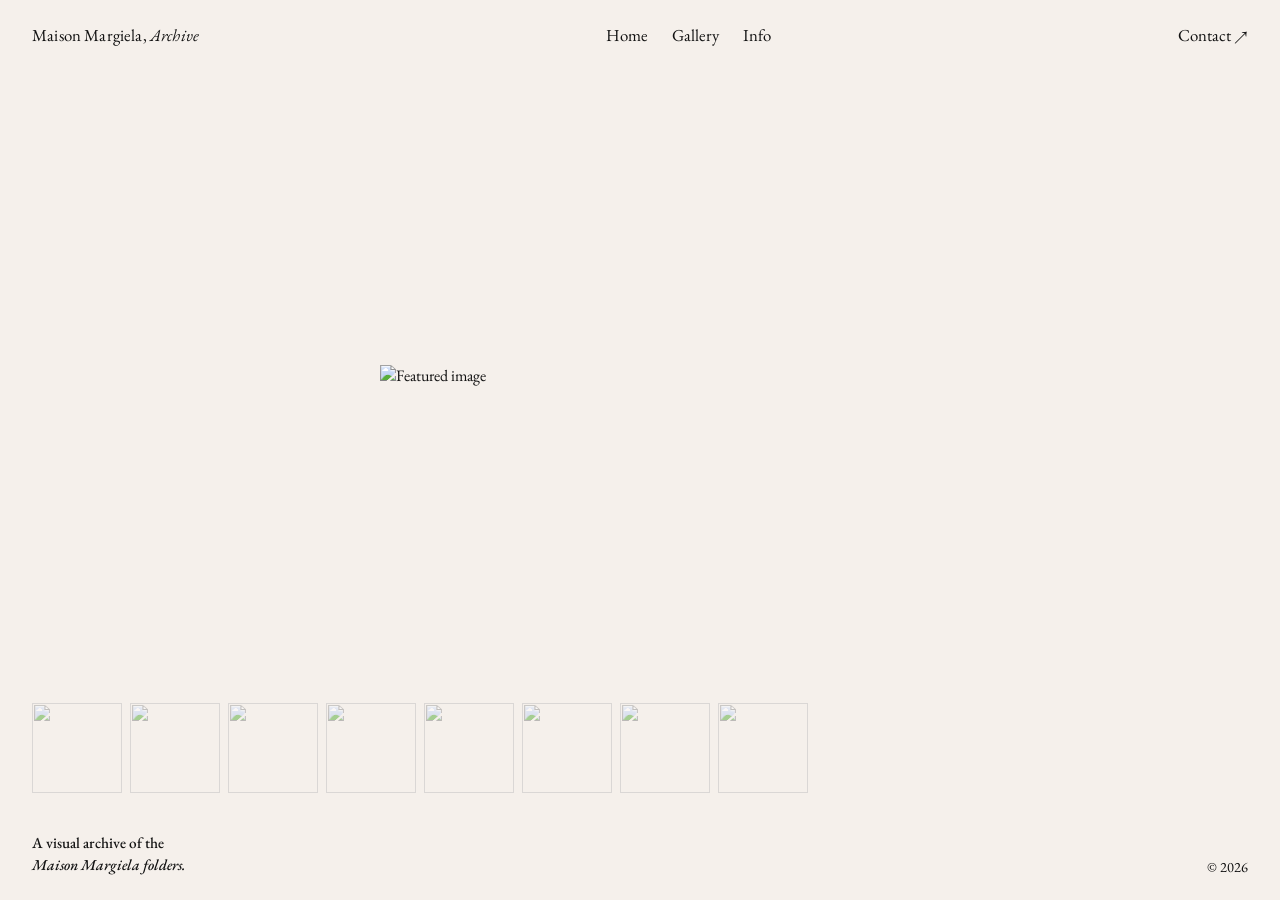
==== index.html @ 252caaf9 "Initial site scaffold — front page layout for Maison Margiela visual archive Co-Authored-By: Claude " ====
<!DOCTYPE html>
<html lang="en">
<head>
  <meta charset="UTF-8">
  <meta name="viewport" content="width=device-width, initial-scale=1.0">
  <title>Maison Margiela Archive</title>
  <link rel="stylesheet" href="style.css">
  <link rel="preconnect" href="https://fonts.googleapis.com">
  <link rel="preconnect" href="https://fonts.gstatic.com" crossorigin>
  <link href="https://fonts.googleapis.com/css2?family=EB+Garamond:ital,wght@0,400;0,500;1,400;1,500&display=swap" rel="stylesheet">
</head>
<body>
  <header>
    <div class="header-left">
      <h1>Maison Margiela, <em>Archive</em></h1>
    </div>
    <nav class="header-center">
      <a href="/" class="active">Home</a>
      <a href="/gallery">Gallery</a>
      <a href="/info">Info</a>
    </nav>
    <div class="header-right">
      <a href="mailto:contact@example.com" class="contact-link">Contact &#8599;</a>
    </div>
  </header>

  <main>
    <div class="hero">
      <div class="hero-image">
        <img src="images/hero.jpg" alt="Featured image">
      </div>
    </div>

    <div class="thumbnail-strip">
      <div class="thumbnail"><img src="images/thumb-01.jpg" alt=""></div>
      <div class="thumbnail"><img src="images/thumb-02.jpg" alt=""></div>
      <div class="thumbnail"><img src="images/thumb-03.jpg" alt=""></div>
      <div class="thumbnail"><img src="images/thumb-04.jpg" alt=""></div>
      <div class="thumbnail"><img src="images/thumb-05.jpg" alt=""></div>
      <div class="thumbnail"><img src="images/thumb-06.jpg" alt=""></div>
      <div class="thumbnail"><img src="images/thumb-07.jpg" alt=""></div>
      <div class="thumbnail"><img src="images/thumb-08.jpg" alt=""></div>
    </div>
  </main>

  <footer>
    <div class="footer-left">
      <p>A visual archive of the<br><em>Maison Margiela folders.</em></p>
    </div>
    <div class="footer-right">
      <p>&copy; 2026</p>
    </div>
  </footer>
</body>
</html>
---- style.css ----
*,
*::before,
*::after {
  margin: 0;
  padding: 0;
  box-sizing: border-box;
}

:root {
  --bg: #f5f0eb;
  --text: #111;
  --font: 'EB Garamond', 'Georgia', serif;
}

html {
  font-size: 16px;
}

body {
  font-family: var(--font);
  background-color: var(--bg);
  color: var(--text);
  min-height: 100vh;
  display: flex;
  flex-direction: column;
  overflow-x: hidden;
}

a {
  color: var(--text);
  text-decoration: none;
}

/* ── Header ── */

header {
  display: flex;
  align-items: baseline;
  justify-content: space-between;
  padding: 1.5rem 2rem 1rem;
  position: fixed;
  top: 0;
  left: 0;
  right: 0;
  z-index: 100;
  background: var(--bg);
}

.header-left h1 {
  font-size: 1.05rem;
  font-weight: 400;
  letter-spacing: 0.01em;
}

.header-left h1 em {
  font-style: italic;
}

.header-center {
  display: flex;
  gap: 1.5rem;
}

.header-center a {
  font-size: 1.05rem;
  font-weight: 400;
  transition: opacity 0.2s;
}

.header-center a:hover {
  opacity: 0.5;
}

.header-right .contact-link {
  font-size: 1.05rem;
  font-weight: 400;
  transition: opacity 0.2s;
}

.header-right .contact-link:hover {
  opacity: 0.5;
}

/* ── Main ── */

main {
  flex: 1;
  display: flex;
  flex-direction: column;
  padding-top: 3.5rem;
}

.hero {
  flex: 1;
  display: flex;
  align-items: center;
  justify-content: center;
  padding: 1rem 2rem 0;
}

.hero-image {
  max-width: 520px;
  width: 100%;
}

.hero-image img {
  width: 100%;
  height: auto;
  display: block;
  object-fit: cover;
}

/* ── Thumbnail strip ── */

.thumbnail-strip {
  display: flex;
  gap: 0.5rem;
  padding: 1.5rem 2rem;
  overflow-x: auto;
  scrollbar-width: none;
}

.thumbnail-strip::-webkit-scrollbar {
  display: none;
}

.thumbnail {
  flex-shrink: 0;
  width: 90px;
  height: 90px;
  overflow: hidden;
  opacity: 0.5;
  transition: opacity 0.3s;
  cursor: pointer;
}

.thumbnail:hover,
.thumbnail.active {
  opacity: 1;
}

.thumbnail img {
  width: 100%;
  height: 100%;
  object-fit: cover;
  display: block;
}

/* ── Footer ── */

footer {
  display: flex;
  justify-content: space-between;
  align-items: flex-end;
  padding: 1rem 2rem 1.5rem;
}

.footer-left p {
  font-size: 0.95rem;
  font-weight: 500;
  line-height: 1.4;
}

.footer-left p em {
  font-style: italic;
}

.footer-right p {
  font-size: 0.9rem;
}

/* ── Responsive ── */

@media (max-width: 768px) {
  header {
    padding: 1rem 1.25rem 0.75rem;
  }

  .header-left h1 {
    font-size: 0.9rem;
  }

  .header-center {
    gap: 1rem;
  }

  .header-center a,
  .header-right .contact-link {
    font-size: 0.9rem;
  }

  .hero {
    padding: 1rem 1.25rem 0;
  }

  .hero-image {
    max-width: 100%;
  }

  .thumbnail-strip {
    padding: 1rem 1.25rem;
  }

  .thumbnail {
    width: 70px;
    height: 70px;
  }

  footer {
    padding: 0.75rem 1.25rem 1.25rem;
  }
}

@media (max-width: 480px) {
  .header-center {
    display: none;
  }

  .thumbnail {
    width: 60px;
    height: 60px;
  }
}
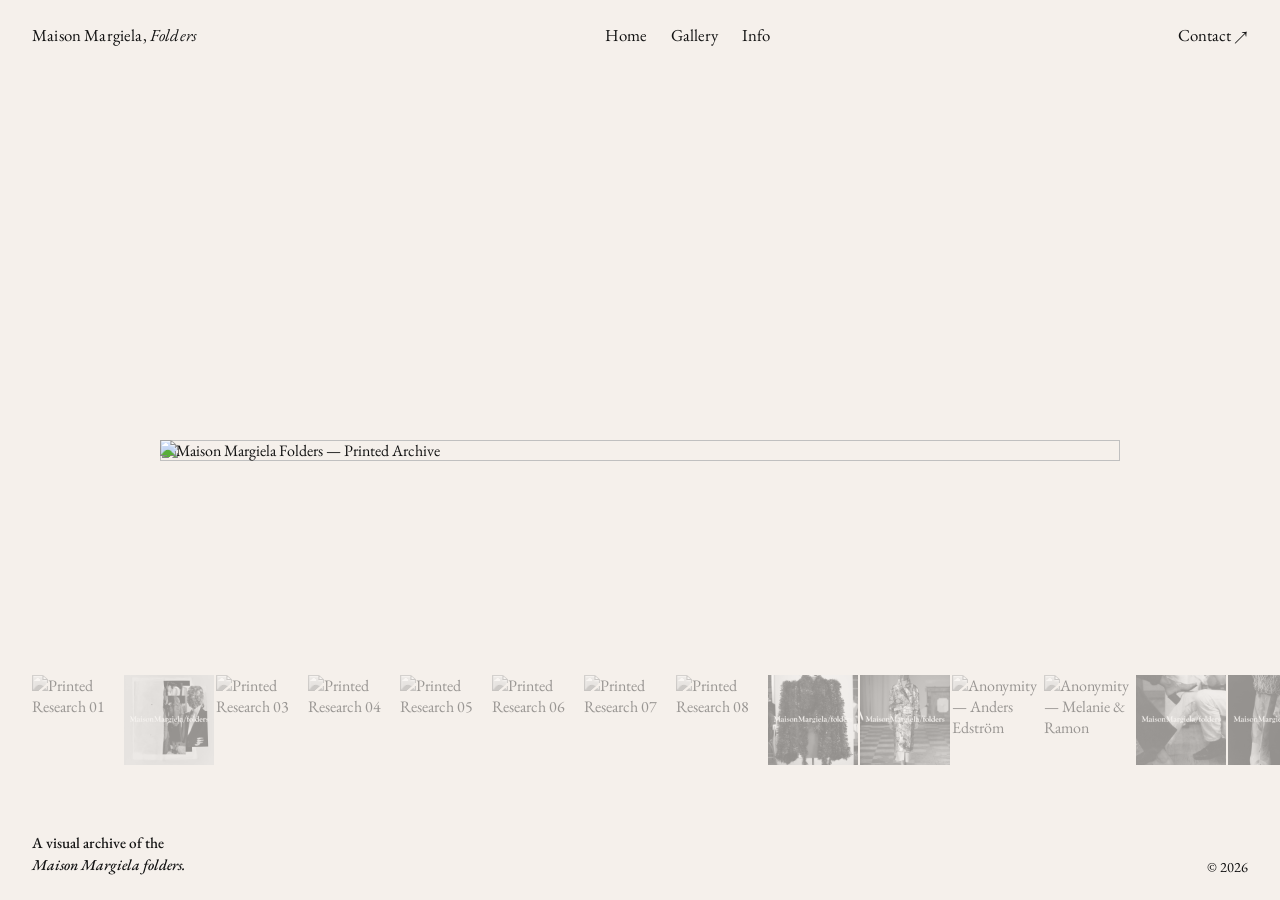
==== commit 3fa5d547: "Build front page with lightbox, hover gallery, and adaptive nav colors Co-Authored-By: Claude Sonnet" ====
--- a/index.html
+++ b/index.html
@@ -3,7 +3,7 @@
 <head>
   <meta charset="UTF-8">
   <meta name="viewport" content="width=device-width, initial-scale=1.0">
-  <title>Maison Margiela Archive</title>
+  <title>Maison Margiela / Folders</title>
   <link rel="stylesheet" href="style.css">
   <link rel="preconnect" href="https://fonts.googleapis.com">
   <link rel="preconnect" href="https://fonts.gstatic.com" crossorigin>
@@ -12,7 +12,7 @@
 <body>
   <header>
     <div class="header-left">
-      <h1>Maison Margiela, <em>Archive</em></h1>
+      <h1>Maison Margiela, <em>Folders</em></h1>
     </div>
     <nav class="header-center">
       <a href="/" class="active">Home</a>
@@ -20,26 +20,67 @@
       <a href="/info">Info</a>
     </nav>
     <div class="header-right">
-      <a href="mailto:contact@example.com" class="contact-link">Contact &#8599;</a>
+      <a href="https://zaynebcherif.vercel.app/" target="_blank" class="contact-link">Contact &#8599;</a>
     </div>
   </header>
 
   <main>
     <div class="hero">
       <div class="hero-image">
-        <img src="images/hero.jpg" alt="Featured image">
+        <img src="images/01-printed-archive/MM_Folders_Printed_Research_04.jpg" alt="Maison Margiela Folders — Printed Archive" id="hero-img" class="hero-front">
+        <img src="images/01-printed-archive/MM_Folders_Printed_Research_04.jpg" alt="" id="hero-img-back" class="hero-back">
       </div>
     </div>
 
     <div class="thumbnail-strip">
-      <div class="thumbnail"><img src="images/thumb-01.jpg" alt=""></div>
-      <div class="thumbnail"><img src="images/thumb-02.jpg" alt=""></div>
-      <div class="thumbnail"><img src="images/thumb-03.jpg" alt=""></div>
-      <div class="thumbnail"><img src="images/thumb-04.jpg" alt=""></div>
-      <div class="thumbnail"><img src="images/thumb-05.jpg" alt=""></div>
-      <div class="thumbnail"><img src="images/thumb-06.jpg" alt=""></div>
-      <div class="thumbnail"><img src="images/thumb-07.jpg" alt=""></div>
-      <div class="thumbnail"><img src="images/thumb-08.jpg" alt=""></div>
+      <div class="thumbnail" data-src="images/01-printed-archive/MM_Folders_Printed_Research_01.jpg">
+        <img src="images/01-printed-archive/MM_Folders_Printed_Research_01.jpg" alt="Printed Research 01">
+      </div>
+      <div class="thumbnail" data-src="images/01-printed-archive/MM_Folders_Printed_Research_02.jpg">
+        <img src="images/01-printed-archive/MM_Folders_Printed_Research_02.jpg" alt="Printed Research 02">
+      </div>
+      <div class="thumbnail" data-src="images/01-printed-archive/MM_Folders_Printed_Research_03.jpg">
+        <img src="images/01-printed-archive/MM_Folders_Printed_Research_03.jpg" alt="Printed Research 03">
+      </div>
+      <div class="thumbnail" data-src="images/01-printed-archive/MM_Folders_Printed_Research_04.jpg">
+        <img src="images/01-printed-archive/MM_Folders_Printed_Research_04.jpg" alt="Printed Research 04">
+      </div>
+      <div class="thumbnail" data-src="images/01-printed-archive/MM_Folders_Printed_Research_05.jpg">
+        <img src="images/01-printed-archive/MM_Folders_Printed_Research_05.jpg" alt="Printed Research 05">
+      </div>
+      <div class="thumbnail" data-src="images/01-printed-archive/MM_Folders_Printed_Research_06.jpg">
+        <img src="images/01-printed-archive/MM_Folders_Printed_Research_06.jpg" alt="Printed Research 06">
+      </div>
+      <div class="thumbnail" data-src="images/01-printed-archive/MM_Folders_Printed_Research_07.jpg">
+        <img src="images/01-printed-archive/MM_Folders_Printed_Research_07.jpg" alt="Printed Research 07">
+      </div>
+      <div class="thumbnail" data-src="images/01-printed-archive/MM_Folders_Printed_Research_08.jpg">
+        <img src="images/01-printed-archive/MM_Folders_Printed_Research_08.jpg" alt="Printed Research 08">
+      </div>
+      <div class="thumbnail" data-src="images/02-digital-archive/1_MM_Folders_Artisanal_Marina Faust_01.jpg">
+        <img src="images/02-digital-archive/1_MM_Folders_Artisanal_Marina Faust_01.jpg" alt="Artisanal — Marina Faust">
+      </div>
+      <div class="thumbnail" data-src="images/02-digital-archive/1_MM_Folders_Artisanal_Giovanni Giannoni_01.jpg">
+        <img src="images/02-digital-archive/1_MM_Folders_Artisanal_Giovanni Giannoni_01.jpg" alt="Artisanal — Giovanni Giannoni">
+      </div>
+      <div class="thumbnail" data-src="images/02-digital-archive/2_MM_Folders_Anonymity_Anders Edström_01.jpg">
+        <img src="images/02-digital-archive/2_MM_Folders_Anonymity_Anders Edström_01.jpg" alt="Anonymity — Anders Edström">
+      </div>
+      <div class="thumbnail" data-src="images/02-digital-archive/2_MM_Folders_Anonymity_Melanie & Ramon_01.jpg">
+        <img src="images/02-digital-archive/2_MM_Folders_Anonymity_Melanie & Ramon_01.jpg" alt="Anonymity — Melanie & Ramon">
+      </div>
+      <div class="thumbnail" data-src="images/02-digital-archive/3_MM_Folders_Tabi_Anders Edström.jpg">
+        <img src="images/02-digital-archive/3_MM_Folders_Tabi_Anders Edström.jpg" alt="Tabi — Anders Edström">
+      </div>
+      <div class="thumbnail" data-src="images/02-digital-archive/3_MM_Folders_Tabi_Melanie & Ramon_01.jpg">
+        <img src="images/02-digital-archive/3_MM_Folders_Tabi_Melanie & Ramon_01.jpg" alt="Tabi — Melanie & Ramon">
+      </div>
+      <div class="thumbnail" data-src="images/02-digital-archive/4_MM_Folders_Bianchetto_Melanie & Ramon_01.jpg">
+        <img src="images/02-digital-archive/4_MM_Folders_Bianchetto_Melanie & Ramon_01.jpg" alt="Bianchetto — Melanie & Ramon">
+      </div>
+      <div class="thumbnail" data-src="images/02-digital-archive/4_MM_Folders_Bianchetto_Anders Edström_01.jpg">
+        <img src="images/02-digital-archive/4_MM_Folders_Bianchetto_Anders Edström_01.jpg" alt="Bianchetto — Anders Edström">
+      </div>
     </div>
   </main>
 
@@ -51,5 +92,132 @@
       <p>&copy; 2026</p>
     </div>
   </footer>
+
+  <div class="lightbox" id="lightbox">
+    <img class="lightbox-img" id="lightbox-img" src="" alt="">
+  </div>
+  <div class="lightbox-cursor" id="lightbox-cursor"></div>
+
+  <script>
+    const heroFront = document.getElementById('hero-img');
+    const heroBack = document.getElementById('hero-img-back');
+    const hero = heroFront;
+    const strip = document.querySelector('.thumbnail-strip');
+    const thumbs = document.querySelectorAll('.thumbnail');
+    const defaultSrc = heroFront.src;
+    const defaultAlt = heroFront.alt;
+    const canvas = document.createElement('canvas');
+    const ctx = canvas.getContext('2d');
+
+    function sampleBrightness(img) {
+      try {
+        canvas.width = 64;
+        canvas.height = 64;
+        ctx.drawImage(img, 0, 0, 64, 64);
+        const data = ctx.getImageData(0, 0, 64, 16).data;
+        let total = 0;
+        for (let i = 0; i < data.length; i += 4) {
+          total += data[i] * 0.299 + data[i+1] * 0.587 + data[i+2] * 0.114;
+        }
+        return total / (data.length / 4);
+      } catch (e) {
+        return 180;
+      }
+    }
+
+    function updateUI() {
+      const brightness = sampleBrightness(hero);
+      document.body.classList.toggle('light-ui', brightness < 140);
+    }
+
+    hero.addEventListener('load', updateUI);
+    if (hero.complete) updateUI();
+
+    function swapHero(src, alt) {
+      heroBack.src = heroFront.src;
+      heroFront.style.opacity = 0;
+      const img = new Image();
+      img.src = src;
+      img.onload = () => {
+        heroFront.src = src;
+        heroFront.alt = alt;
+        requestAnimationFrame(() => {
+          heroFront.style.opacity = 1;
+        });
+      };
+    }
+
+    strip.addEventListener('mouseleave', () => {});
+
+    thumbs.forEach(thumb => {
+      thumb.addEventListener('mouseenter', () => {
+        swapHero(thumb.dataset.src, thumb.querySelector('img').alt);
+      });
+    });
+
+    // Lightbox
+    const lightbox = document.getElementById('lightbox');
+    const lightboxImg = document.getElementById('lightbox-img');
+    const cursorLabel = document.getElementById('lightbox-cursor');
+    const sources = Array.from(thumbs).map(t => t.dataset.src);
+    let lightboxIndex = 0;
+    let onImage = false;
+
+    thumbs.forEach((thumb, i) => {
+      thumb.addEventListener('click', () => {
+        lightboxIndex = i;
+        openLightbox(sources[lightboxIndex]);
+      });
+    });
+
+    function openLightbox(src) {
+      lightboxImg.style.opacity = 1;
+      lightboxImg.src = src;
+      lightbox.classList.add('open');
+    }
+
+    function closeLightbox() {
+      lightbox.classList.remove('open');
+      cursorLabel.style.opacity = '0';
+    }
+
+    function nextImage() {
+      lightboxIndex = (lightboxIndex + 1) % sources.length;
+      lightboxImg.style.opacity = 0;
+      setTimeout(() => {
+        lightboxImg.src = sources[lightboxIndex];
+        lightboxImg.style.opacity = 1;
+      }, 300);
+    }
+
+    lightboxImg.addEventListener('mouseenter', () => { onImage = true; });
+    lightboxImg.addEventListener('mouseleave', () => { onImage = false; });
+
+    lightboxImg.addEventListener('click', (e) => {
+      e.stopPropagation();
+      nextImage();
+    });
+
+    lightbox.addEventListener('click', () => {
+      closeLightbox();
+    });
+
+    document.addEventListener('keydown', (e) => {
+      if (e.key === 'Escape' && lightbox.classList.contains('open')) {
+        closeLightbox();
+      }
+    });
+
+    document.addEventListener('mousemove', (e) => {
+      if (!lightbox.classList.contains('open')) return;
+      cursorLabel.style.left = e.clientX + 12 + 'px';
+      cursorLabel.style.top = e.clientY + 12 + 'px';
+      const isNext = onImage;
+      cursorLabel.textContent = isNext ? '[NEXT]' : '[ESC]';
+      cursorLabel.style.background = isNext ? '#111' : '#fff';
+      cursorLabel.style.color = isNext ? '#f0f0f0' : '#111';
+      cursorLabel.style.opacity = '1';
+    });
+  </script>
 </body>
 </html>
--- a/style.css
+++ b/style.css
@@ -43,13 +43,14 @@
   left: 0;
   right: 0;
   z-index: 100;
-  background: var(--bg);
+  background: transparent;
 }
 
 .header-left h1 {
   font-size: 1.05rem;
   font-weight: 400;
   letter-spacing: 0.01em;
+  transition: color 0.6s ease;
 }
 
 .header-left h1 em {
@@ -64,7 +65,7 @@
 .header-center a {
   font-size: 1.05rem;
   font-weight: 400;
-  transition: opacity 0.2s;
+  transition: opacity 0.2s, color 0.6s ease;
 }
 
 .header-center a:hover {
@@ -74,7 +75,7 @@
 .header-right .contact-link {
   font-size: 1.05rem;
   font-weight: 400;
-  transition: opacity 0.2s;
+  transition: opacity 0.2s, color 0.6s ease;
 }
 
 .header-right .contact-link:hover {
@@ -86,38 +87,60 @@
 main {
   flex: 1;
   display: flex;
-  flex-direction: column;
-  padding-top: 3.5rem;
-}
-
-.hero {
-  flex: 1;
-  display: flex;
   align-items: center;
   justify-content: center;
-  padding: 1rem 2rem 0;
+  position: relative;
+}
+
+.hero {
+  display: flex;
+  align-items: center;
+  justify-content: center;
+  padding: 0;
+  flex: 1;
 }
 
 .hero-image {
-  max-width: 520px;
+  max-width: 75vw;
+  max-height: 100vh;
   width: 100%;
+  position: relative;
 }
 
 .hero-image img {
   width: 100%;
-  height: auto;
+  height: 100%;
+  max-height: 100vh;
   display: block;
-  object-fit: cover;
+  object-fit: contain;
+}
+
+.hero-front {
+  position: relative;
+  z-index: 2;
+  transition: opacity 0.5s ease;
+}
+
+.hero-back {
+  position: absolute;
+  inset: 0;
+  z-index: 1;
 }
 
 /* ── Thumbnail strip ── */
 
 .thumbnail-strip {
-  display: flex;
-  gap: 0.5rem;
-  padding: 1.5rem 2rem;
+  position: absolute;
+  left: 0;
+  right: 0;
+  top: 80%;
+  transform: translateY(-50%);
+  display: flex;
+  gap: 2px;
+  padding: 0 2rem;
   overflow-x: auto;
   scrollbar-width: none;
+  z-index: 10;
 }
 
 .thumbnail-strip::-webkit-scrollbar {
@@ -129,14 +152,15 @@
   width: 90px;
   height: 90px;
   overflow: hidden;
-  opacity: 0.5;
-  transition: opacity 0.3s;
   cursor: pointer;
-}
-
-.thumbnail:hover,
-.thumbnail.active {
+  opacity: 0.4;
+  filter: grayscale(1);
+  transition: opacity 0.3s, filter 0.3s;
+}
+
+.thumbnail:hover {
   opacity: 1;
+  filter: grayscale(0);
 }
 
 .thumbnail img {
@@ -153,6 +177,11 @@
   justify-content: space-between;
   align-items: flex-end;
   padding: 1rem 2rem 1.5rem;
+  position: fixed;
+  bottom: 0;
+  left: 0;
+  right: 0;
+  z-index: 100;
 }
 
 .footer-left p {
@@ -165,8 +194,63 @@
   font-style: italic;
 }
 
+.footer-left p,
+.footer-right p {
+  transition: color 0.6s ease;
+}
+
 .footer-right p {
   font-size: 0.9rem;
+}
+
+body.light-ui .header-center a {
+  color: #f0f0f0;
+}
+
+/* ── Lightbox ── */
+
+.lightbox {
+  position: fixed;
+  inset: 0;
+  z-index: 200;
+  background: var(--bg);
+  display: flex;
+  align-items: center;
+  justify-content: center;
+  opacity: 0;
+  pointer-events: none;
+  transition: opacity 0.4s ease;
+  cursor: none;
+}
+
+.lightbox.open {
+  opacity: 1;
+  pointer-events: auto;
+}
+
+.lightbox-img {
+  max-width: 75vw;
+  max-height: 90vh;
+  object-fit: contain;
+  transition: opacity 0.6s ease;
+}
+
+.lightbox-cursor {
+  position: fixed;
+  pointer-events: none;
+  z-index: 300;
+  font-family: var(--font);
+  font-size: 0.65rem;
+  letter-spacing: 0.03em;
+  background: #111;
+  color: #f0f0f0;
+  padding: 0.15rem 0.35rem;
+  opacity: 0;
+  transition: opacity 0.2s ease;
+}
+
+.lightbox.open ~ .lightbox-cursor {
+  opacity: 1;
 }
 
 /* ── Responsive ── */
@@ -190,7 +274,7 @@
   }
 
   .hero {
-    padding: 1rem 1.25rem 0;
+    padding: 1rem 1.25rem;
   }
 
   .hero-image {
@@ -198,7 +282,7 @@
   }
 
   .thumbnail-strip {
-    padding: 1rem 1.25rem;
+    padding: 0 1.25rem;
   }
 
   .thumbnail {
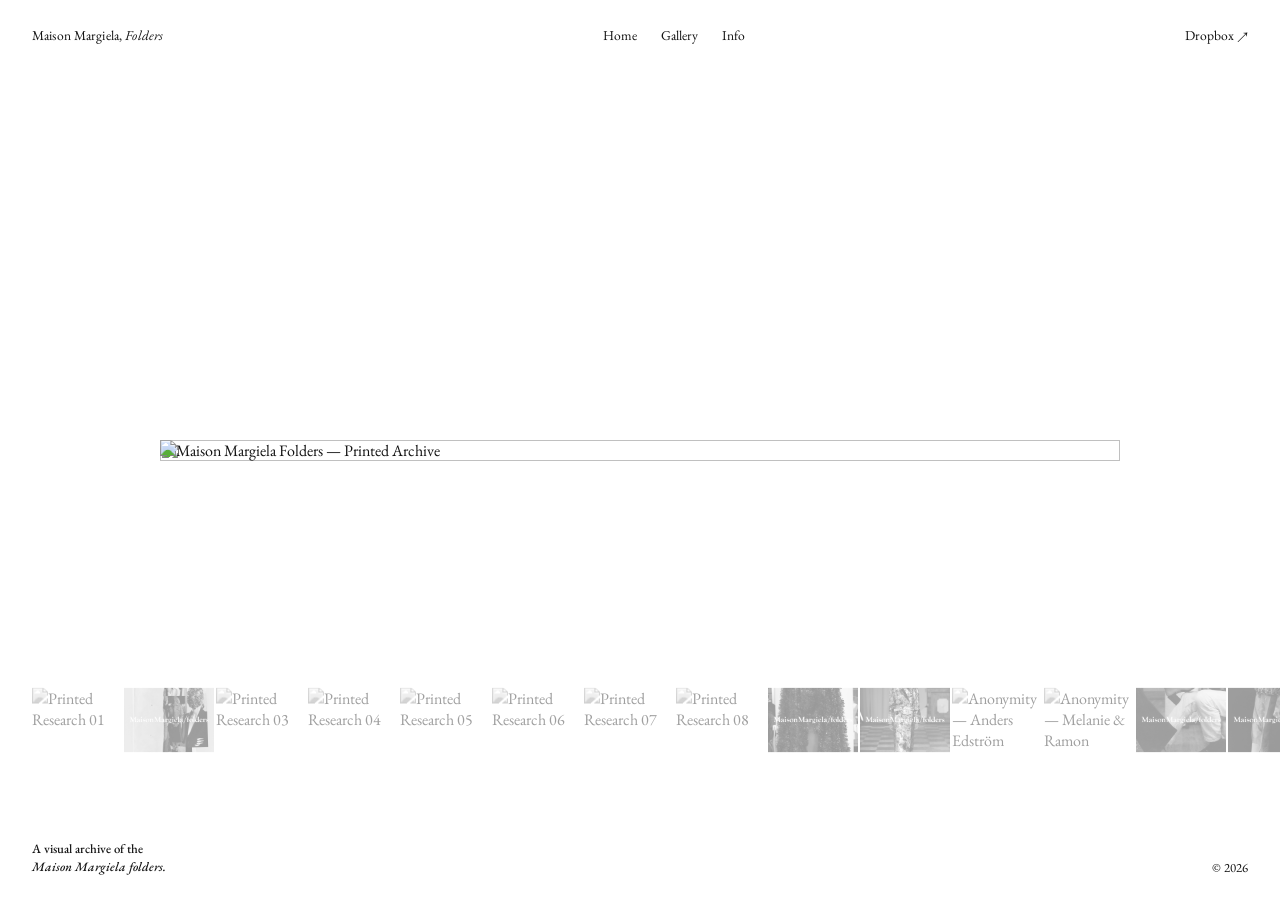
==== commit bd8a6da5: "Add gallery and info pages, lightbox and loading improvements, UI refinements Co-Authored-By: Claude" ====
--- a/index.html
+++ b/index.html
@@ -4,82 +4,90 @@
   <meta charset="UTF-8">
   <meta name="viewport" content="width=device-width, initial-scale=1.0">
   <title>Maison Margiela / Folders</title>
+  <link rel="icon" type="image/png" href="favicon.png">
+  <link rel="preload" as="image" href="images/01-printed-archive/MM_Folders_Printed_Research_04.jpg">
   <link rel="stylesheet" href="style.css">
   <link rel="preconnect" href="https://fonts.googleapis.com">
   <link rel="preconnect" href="https://fonts.gstatic.com" crossorigin>
   <link href="https://fonts.googleapis.com/css2?family=EB+Garamond:ital,wght@0,400;0,500;1,400;1,500&display=swap" rel="stylesheet">
 </head>
-<body>
+<body class="loading">
+  <style>
+    body.loading main,
+    body.loading footer { opacity: 0; }
+    body:not(.loading) main,
+    body:not(.loading) footer { transition: opacity 0.6s ease; }
+  </style>
   <header>
     <div class="header-left">
-      <h1>Maison Margiela, <em>Folders</em></h1>
+      <h1><a href="https://www.maisonmargiela.com/en-us/maisonmargiela_folders.html" target="_blank">Maison Margiela, <em>Folders</em></a></h1>
     </div>
     <nav class="header-center">
       <a href="/" class="active">Home</a>
-      <a href="/gallery">Gallery</a>
-      <a href="/info">Info</a>
+      <a href="/gallery.html">Gallery</a>
+      <a href="/info.html">Info</a>
     </nav>
     <div class="header-right">
-      <a href="https://zaynebcherif.vercel.app/" target="_blank" class="contact-link">Contact &#8599;</a>
+      <a href="https://www.dropbox.com/scl/fo/q9xdsiuqxtwhm6mat8820/AOUCDXrw_DcaOV4f50EP-Tg/3_Fall-Winter%202026%20Show?rlkey=09jhiuc26dqq8pt6ix437tanv&subfolder_nav_tracking=1&e=1&dl=0" target="_blank" class="contact-link">Dropbox &#8599;</a>
     </div>
   </header>
 
   <main>
     <div class="hero">
       <div class="hero-image">
-        <img src="images/01-printed-archive/MM_Folders_Printed_Research_04.jpg" alt="Maison Margiela Folders — Printed Archive" id="hero-img" class="hero-front">
+        <img src="images/01-printed-archive/MM_Folders_Printed_Research_04.jpg" alt="Maison Margiela Folders — Printed Archive" id="hero-img" class="hero-front" fetchpriority="high">
         <img src="images/01-printed-archive/MM_Folders_Printed_Research_04.jpg" alt="" id="hero-img-back" class="hero-back">
       </div>
     </div>
 
     <div class="thumbnail-strip">
       <div class="thumbnail" data-src="images/01-printed-archive/MM_Folders_Printed_Research_01.jpg">
-        <img src="images/01-printed-archive/MM_Folders_Printed_Research_01.jpg" alt="Printed Research 01">
+        <img src="images/01-printed-archive/MM_Folders_Printed_Research_01.jpg" alt="Printed Research 01" loading="lazy">
       </div>
       <div class="thumbnail" data-src="images/01-printed-archive/MM_Folders_Printed_Research_02.jpg">
-        <img src="images/01-printed-archive/MM_Folders_Printed_Research_02.jpg" alt="Printed Research 02">
+        <img src="images/01-printed-archive/MM_Folders_Printed_Research_02.jpg" alt="Printed Research 02" loading="lazy">
       </div>
       <div class="thumbnail" data-src="images/01-printed-archive/MM_Folders_Printed_Research_03.jpg">
-        <img src="images/01-printed-archive/MM_Folders_Printed_Research_03.jpg" alt="Printed Research 03">
+        <img src="images/01-printed-archive/MM_Folders_Printed_Research_03.jpg" alt="Printed Research 03" loading="lazy">
       </div>
       <div class="thumbnail" data-src="images/01-printed-archive/MM_Folders_Printed_Research_04.jpg">
-        <img src="images/01-printed-archive/MM_Folders_Printed_Research_04.jpg" alt="Printed Research 04">
+        <img src="images/01-printed-archive/MM_Folders_Printed_Research_04.jpg" alt="Printed Research 04" loading="lazy">
       </div>
       <div class="thumbnail" data-src="images/01-printed-archive/MM_Folders_Printed_Research_05.jpg">
-        <img src="images/01-printed-archive/MM_Folders_Printed_Research_05.jpg" alt="Printed Research 05">
+        <img src="images/01-printed-archive/MM_Folders_Printed_Research_05.jpg" alt="Printed Research 05" loading="lazy">
       </div>
       <div class="thumbnail" data-src="images/01-printed-archive/MM_Folders_Printed_Research_06.jpg">
-        <img src="images/01-printed-archive/MM_Folders_Printed_Research_06.jpg" alt="Printed Research 06">
+        <img src="images/01-printed-archive/MM_Folders_Printed_Research_06.jpg" alt="Printed Research 06" loading="lazy">
       </div>
       <div class="thumbnail" data-src="images/01-printed-archive/MM_Folders_Printed_Research_07.jpg">
-        <img src="images/01-printed-archive/MM_Folders_Printed_Research_07.jpg" alt="Printed Research 07">
+        <img src="images/01-printed-archive/MM_Folders_Printed_Research_07.jpg" alt="Printed Research 07" loading="lazy">
       </div>
       <div class="thumbnail" data-src="images/01-printed-archive/MM_Folders_Printed_Research_08.jpg">
-        <img src="images/01-printed-archive/MM_Folders_Printed_Research_08.jpg" alt="Printed Research 08">
+        <img src="images/01-printed-archive/MM_Folders_Printed_Research_08.jpg" alt="Printed Research 08" loading="lazy">
       </div>
       <div class="thumbnail" data-src="images/02-digital-archive/1_MM_Folders_Artisanal_Marina Faust_01.jpg">
-        <img src="images/02-digital-archive/1_MM_Folders_Artisanal_Marina Faust_01.jpg" alt="Artisanal — Marina Faust">
+        <img src="images/02-digital-archive/1_MM_Folders_Artisanal_Marina Faust_01.jpg" alt="Artisanal — Marina Faust" loading="lazy">
       </div>
       <div class="thumbnail" data-src="images/02-digital-archive/1_MM_Folders_Artisanal_Giovanni Giannoni_01.jpg">
-        <img src="images/02-digital-archive/1_MM_Folders_Artisanal_Giovanni Giannoni_01.jpg" alt="Artisanal — Giovanni Giannoni">
+        <img src="images/02-digital-archive/1_MM_Folders_Artisanal_Giovanni Giannoni_01.jpg" alt="Artisanal — Giovanni Giannoni" loading="lazy">
       </div>
       <div class="thumbnail" data-src="images/02-digital-archive/2_MM_Folders_Anonymity_Anders Edström_01.jpg">
-        <img src="images/02-digital-archive/2_MM_Folders_Anonymity_Anders Edström_01.jpg" alt="Anonymity — Anders Edström">
+        <img src="images/02-digital-archive/2_MM_Folders_Anonymity_Anders Edström_01.jpg" alt="Anonymity — Anders Edström" loading="lazy">
       </div>
       <div class="thumbnail" data-src="images/02-digital-archive/2_MM_Folders_Anonymity_Melanie & Ramon_01.jpg">
-        <img src="images/02-digital-archive/2_MM_Folders_Anonymity_Melanie & Ramon_01.jpg" alt="Anonymity — Melanie & Ramon">
+        <img src="images/02-digital-archive/2_MM_Folders_Anonymity_Melanie & Ramon_01.jpg" alt="Anonymity — Melanie & Ramon" loading="lazy">
       </div>
       <div class="thumbnail" data-src="images/02-digital-archive/3_MM_Folders_Tabi_Anders Edström.jpg">
-        <img src="images/02-digital-archive/3_MM_Folders_Tabi_Anders Edström.jpg" alt="Tabi — Anders Edström">
+        <img src="images/02-digital-archive/3_MM_Folders_Tabi_Anders Edström.jpg" alt="Tabi — Anders Edström" loading="lazy">
       </div>
       <div class="thumbnail" data-src="images/02-digital-archive/3_MM_Folders_Tabi_Melanie & Ramon_01.jpg">
-        <img src="images/02-digital-archive/3_MM_Folders_Tabi_Melanie & Ramon_01.jpg" alt="Tabi — Melanie & Ramon">
+        <img src="images/02-digital-archive/3_MM_Folders_Tabi_Melanie & Ramon_01.jpg" alt="Tabi — Melanie & Ramon" loading="lazy">
       </div>
       <div class="thumbnail" data-src="images/02-digital-archive/4_MM_Folders_Bianchetto_Melanie & Ramon_01.jpg">
-        <img src="images/02-digital-archive/4_MM_Folders_Bianchetto_Melanie & Ramon_01.jpg" alt="Bianchetto — Melanie & Ramon">
+        <img src="images/02-digital-archive/4_MM_Folders_Bianchetto_Melanie & Ramon_01.jpg" alt="Bianchetto — Melanie & Ramon" loading="lazy">
       </div>
       <div class="thumbnail" data-src="images/02-digital-archive/4_MM_Folders_Bianchetto_Anders Edström_01.jpg">
-        <img src="images/02-digital-archive/4_MM_Folders_Bianchetto_Anders Edström_01.jpg" alt="Bianchetto — Anders Edström">
+        <img src="images/02-digital-archive/4_MM_Folders_Bianchetto_Anders Edström_01.jpg" alt="Bianchetto — Anders Edström" loading="lazy">
       </div>
     </div>
   </main>
@@ -130,8 +138,12 @@
       document.body.classList.toggle('light-ui', brightness < 140);
     }
 
-    hero.addEventListener('load', updateUI);
-    if (hero.complete) updateUI();
+    function reveal() {
+      document.body.classList.remove('loading');
+    }
+
+    hero.addEventListener('load', () => { updateUI(); reveal(); });
+    if (hero.complete) { updateUI(); reveal(); }
 
     function swapHero(src, alt) {
       heroBack.src = heroFront.src;
--- a/style.css
+++ b/style.css
@@ -7,7 +7,7 @@
 }
 
 :root {
-  --bg: #f5f0eb;
+  --bg: #ffffff;
   --text: #111;
   --font: 'EB Garamond', 'Georgia', serif;
 }
@@ -47,7 +47,7 @@
 }
 
 .header-left h1 {
-  font-size: 1.05rem;
+  font-size: 0.85rem;
   font-weight: 400;
   letter-spacing: 0.01em;
   transition: color 0.6s ease;
@@ -63,7 +63,7 @@
 }
 
 .header-center a {
-  font-size: 1.05rem;
+  font-size: 0.85rem;
   font-weight: 400;
   transition: opacity 0.2s, color 0.6s ease;
 }
@@ -73,7 +73,7 @@
 }
 
 .header-right .contact-link {
-  font-size: 1.05rem;
+  font-size: 0.85rem;
   font-weight: 400;
   transition: opacity 0.2s, color 0.6s ease;
 }
@@ -150,7 +150,7 @@
 .thumbnail {
   flex-shrink: 0;
   width: 90px;
-  height: 90px;
+  height: 65px;
   overflow: hidden;
   cursor: pointer;
   opacity: 0.4;
@@ -185,7 +185,7 @@
 }
 
 .footer-left p {
-  font-size: 0.95rem;
+  font-size: 0.8rem;
   font-weight: 500;
   line-height: 1.4;
 }
@@ -200,7 +200,7 @@
 }
 
 .footer-right p {
-  font-size: 0.9rem;
+  font-size: 0.8rem;
 }
 
 body.light-ui .header-center a {
@@ -213,7 +213,7 @@
   position: fixed;
   inset: 0;
   z-index: 200;
-  background: var(--bg);
+  background: #ffffff;
   display: flex;
   align-items: center;
   justify-content: center;
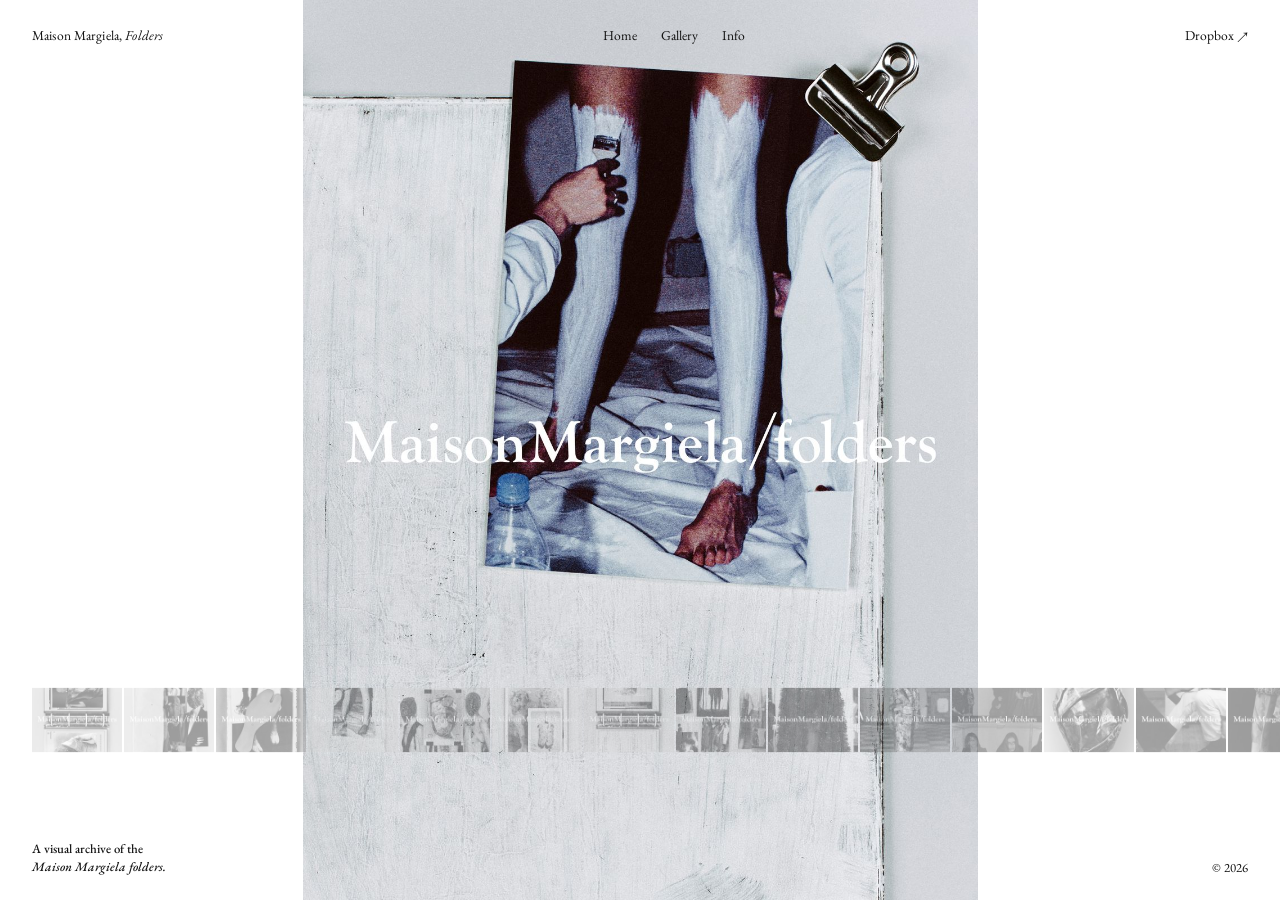
==== commit 98efd37d: "Optimize images for web — add web and thumbnail versions for fast loading Co-Authored-By: Claude Son" ====
--- a/index.html
+++ b/index.html
@@ -5,7 +5,7 @@
   <meta name="viewport" content="width=device-width, initial-scale=1.0">
   <title>Maison Margiela / Folders</title>
   <link rel="icon" type="image/png" href="favicon.png">
-  <link rel="preload" as="image" href="images/01-printed-archive/MM_Folders_Printed_Research_04.jpg">
+  <link rel="preload" as="image" href="images/01-printed-archive/web/MM_Folders_Printed_Research_04.jpg">
   <link rel="stylesheet" href="style.css">
   <link rel="preconnect" href="https://fonts.googleapis.com">
   <link rel="preconnect" href="https://fonts.gstatic.com" crossorigin>
@@ -35,59 +35,59 @@
   <main>
     <div class="hero">
       <div class="hero-image">
-        <img src="images/01-printed-archive/MM_Folders_Printed_Research_04.jpg" alt="Maison Margiela Folders — Printed Archive" id="hero-img" class="hero-front" fetchpriority="high">
-        <img src="images/01-printed-archive/MM_Folders_Printed_Research_04.jpg" alt="" id="hero-img-back" class="hero-back">
+        <img src="images/01-printed-archive/web/MM_Folders_Printed_Research_04.jpg" alt="Maison Margiela Folders — Printed Archive" id="hero-img" class="hero-front" fetchpriority="high">
+        <img src="images/01-printed-archive/web/MM_Folders_Printed_Research_04.jpg" alt="" id="hero-img-back" class="hero-back">
       </div>
     </div>
 
     <div class="thumbnail-strip">
-      <div class="thumbnail" data-src="images/01-printed-archive/MM_Folders_Printed_Research_01.jpg">
-        <img src="images/01-printed-archive/MM_Folders_Printed_Research_01.jpg" alt="Printed Research 01" loading="lazy">
-      </div>
-      <div class="thumbnail" data-src="images/01-printed-archive/MM_Folders_Printed_Research_02.jpg">
-        <img src="images/01-printed-archive/MM_Folders_Printed_Research_02.jpg" alt="Printed Research 02" loading="lazy">
-      </div>
-      <div class="thumbnail" data-src="images/01-printed-archive/MM_Folders_Printed_Research_03.jpg">
-        <img src="images/01-printed-archive/MM_Folders_Printed_Research_03.jpg" alt="Printed Research 03" loading="lazy">
-      </div>
-      <div class="thumbnail" data-src="images/01-printed-archive/MM_Folders_Printed_Research_04.jpg">
-        <img src="images/01-printed-archive/MM_Folders_Printed_Research_04.jpg" alt="Printed Research 04" loading="lazy">
-      </div>
-      <div class="thumbnail" data-src="images/01-printed-archive/MM_Folders_Printed_Research_05.jpg">
-        <img src="images/01-printed-archive/MM_Folders_Printed_Research_05.jpg" alt="Printed Research 05" loading="lazy">
-      </div>
-      <div class="thumbnail" data-src="images/01-printed-archive/MM_Folders_Printed_Research_06.jpg">
-        <img src="images/01-printed-archive/MM_Folders_Printed_Research_06.jpg" alt="Printed Research 06" loading="lazy">
-      </div>
-      <div class="thumbnail" data-src="images/01-printed-archive/MM_Folders_Printed_Research_07.jpg">
-        <img src="images/01-printed-archive/MM_Folders_Printed_Research_07.jpg" alt="Printed Research 07" loading="lazy">
-      </div>
-      <div class="thumbnail" data-src="images/01-printed-archive/MM_Folders_Printed_Research_08.jpg">
-        <img src="images/01-printed-archive/MM_Folders_Printed_Research_08.jpg" alt="Printed Research 08" loading="lazy">
-      </div>
-      <div class="thumbnail" data-src="images/02-digital-archive/1_MM_Folders_Artisanal_Marina Faust_01.jpg">
-        <img src="images/02-digital-archive/1_MM_Folders_Artisanal_Marina Faust_01.jpg" alt="Artisanal — Marina Faust" loading="lazy">
-      </div>
-      <div class="thumbnail" data-src="images/02-digital-archive/1_MM_Folders_Artisanal_Giovanni Giannoni_01.jpg">
-        <img src="images/02-digital-archive/1_MM_Folders_Artisanal_Giovanni Giannoni_01.jpg" alt="Artisanal — Giovanni Giannoni" loading="lazy">
-      </div>
-      <div class="thumbnail" data-src="images/02-digital-archive/2_MM_Folders_Anonymity_Anders Edström_01.jpg">
-        <img src="images/02-digital-archive/2_MM_Folders_Anonymity_Anders Edström_01.jpg" alt="Anonymity — Anders Edström" loading="lazy">
-      </div>
-      <div class="thumbnail" data-src="images/02-digital-archive/2_MM_Folders_Anonymity_Melanie & Ramon_01.jpg">
-        <img src="images/02-digital-archive/2_MM_Folders_Anonymity_Melanie & Ramon_01.jpg" alt="Anonymity — Melanie & Ramon" loading="lazy">
-      </div>
-      <div class="thumbnail" data-src="images/02-digital-archive/3_MM_Folders_Tabi_Anders Edström.jpg">
-        <img src="images/02-digital-archive/3_MM_Folders_Tabi_Anders Edström.jpg" alt="Tabi — Anders Edström" loading="lazy">
-      </div>
-      <div class="thumbnail" data-src="images/02-digital-archive/3_MM_Folders_Tabi_Melanie & Ramon_01.jpg">
-        <img src="images/02-digital-archive/3_MM_Folders_Tabi_Melanie & Ramon_01.jpg" alt="Tabi — Melanie & Ramon" loading="lazy">
-      </div>
-      <div class="thumbnail" data-src="images/02-digital-archive/4_MM_Folders_Bianchetto_Melanie & Ramon_01.jpg">
-        <img src="images/02-digital-archive/4_MM_Folders_Bianchetto_Melanie & Ramon_01.jpg" alt="Bianchetto — Melanie & Ramon" loading="lazy">
-      </div>
-      <div class="thumbnail" data-src="images/02-digital-archive/4_MM_Folders_Bianchetto_Anders Edström_01.jpg">
-        <img src="images/02-digital-archive/4_MM_Folders_Bianchetto_Anders Edström_01.jpg" alt="Bianchetto — Anders Edström" loading="lazy">
+      <div class="thumbnail" data-src="images/01-printed-archive/web/MM_Folders_Printed_Research_01.jpg">
+        <img src="images/01-printed-archive/thumb/MM_Folders_Printed_Research_01.jpg" alt="Printed Research 01" loading="lazy">
+      </div>
+      <div class="thumbnail" data-src="images/01-printed-archive/web/MM_Folders_Printed_Research_02.jpg">
+        <img src="images/01-printed-archive/thumb/MM_Folders_Printed_Research_02.jpg" alt="Printed Research 02" loading="lazy">
+      </div>
+      <div class="thumbnail" data-src="images/01-printed-archive/web/MM_Folders_Printed_Research_03.jpg">
+        <img src="images/01-printed-archive/thumb/MM_Folders_Printed_Research_03.jpg" alt="Printed Research 03" loading="lazy">
+      </div>
+      <div class="thumbnail" data-src="images/01-printed-archive/web/MM_Folders_Printed_Research_04.jpg">
+        <img src="images/01-printed-archive/thumb/MM_Folders_Printed_Research_04.jpg" alt="Printed Research 04" loading="lazy">
+      </div>
+      <div class="thumbnail" data-src="images/01-printed-archive/web/MM_Folders_Printed_Research_05.jpg">
+        <img src="images/01-printed-archive/thumb/MM_Folders_Printed_Research_05.jpg" alt="Printed Research 05" loading="lazy">
+      </div>
+      <div class="thumbnail" data-src="images/01-printed-archive/web/MM_Folders_Printed_Research_06.jpg">
+        <img src="images/01-printed-archive/thumb/MM_Folders_Printed_Research_06.jpg" alt="Printed Research 06" loading="lazy">
+      </div>
+      <div class="thumbnail" data-src="images/01-printed-archive/web/MM_Folders_Printed_Research_07.jpg">
+        <img src="images/01-printed-archive/thumb/MM_Folders_Printed_Research_07.jpg" alt="Printed Research 07" loading="lazy">
+      </div>
+      <div class="thumbnail" data-src="images/01-printed-archive/web/MM_Folders_Printed_Research_08.jpg">
+        <img src="images/01-printed-archive/thumb/MM_Folders_Printed_Research_08.jpg" alt="Printed Research 08" loading="lazy">
+      </div>
+      <div class="thumbnail" data-src="images/02-digital-archive/web/1_MM_Folders_Artisanal_Marina Faust_01.jpg">
+        <img src="images/02-digital-archive/thumb/1_MM_Folders_Artisanal_Marina Faust_01.jpg" alt="Artisanal — Marina Faust" loading="lazy">
+      </div>
+      <div class="thumbnail" data-src="images/02-digital-archive/web/1_MM_Folders_Artisanal_Giovanni Giannoni_01.jpg">
+        <img src="images/02-digital-archive/thumb/1_MM_Folders_Artisanal_Giovanni Giannoni_01.jpg" alt="Artisanal — Giovanni Giannoni" loading="lazy">
+      </div>
+      <div class="thumbnail" data-src="images/02-digital-archive/web/2_MM_Folders_Anonymity_Anders Edström_01.jpg">
+        <img src="images/02-digital-archive/thumb/2_MM_Folders_Anonymity_Anders Edström_01.jpg" alt="Anonymity — Anders Edström" loading="lazy">
+      </div>
+      <div class="thumbnail" data-src="images/02-digital-archive/web/2_MM_Folders_Anonymity_Melanie & Ramon_01.jpg">
+        <img src="images/02-digital-archive/thumb/2_MM_Folders_Anonymity_Melanie & Ramon_01.jpg" alt="Anonymity — Melanie & Ramon" loading="lazy">
+      </div>
+      <div class="thumbnail" data-src="images/02-digital-archive/web/3_MM_Folders_Tabi_Anders Edström.jpg">
+        <img src="images/02-digital-archive/thumb/3_MM_Folders_Tabi_Anders Edström.jpg" alt="Tabi — Anders Edström" loading="lazy">
+      </div>
+      <div class="thumbnail" data-src="images/02-digital-archive/web/3_MM_Folders_Tabi_Melanie & Ramon_01.jpg">
+        <img src="images/02-digital-archive/thumb/3_MM_Folders_Tabi_Melanie & Ramon_01.jpg" alt="Tabi — Melanie & Ramon" loading="lazy">
+      </div>
+      <div class="thumbnail" data-src="images/02-digital-archive/web/4_MM_Folders_Bianchetto_Melanie & Ramon_01.jpg">
+        <img src="images/02-digital-archive/thumb/4_MM_Folders_Bianchetto_Melanie & Ramon_01.jpg" alt="Bianchetto — Melanie & Ramon" loading="lazy">
+      </div>
+      <div class="thumbnail" data-src="images/02-digital-archive/web/4_MM_Folders_Bianchetto_Anders Edström_01.jpg">
+        <img src="images/02-digital-archive/thumb/4_MM_Folders_Bianchetto_Anders Edström_01.jpg" alt="Bianchetto — Anders Edström" loading="lazy">
       </div>
     </div>
   </main>
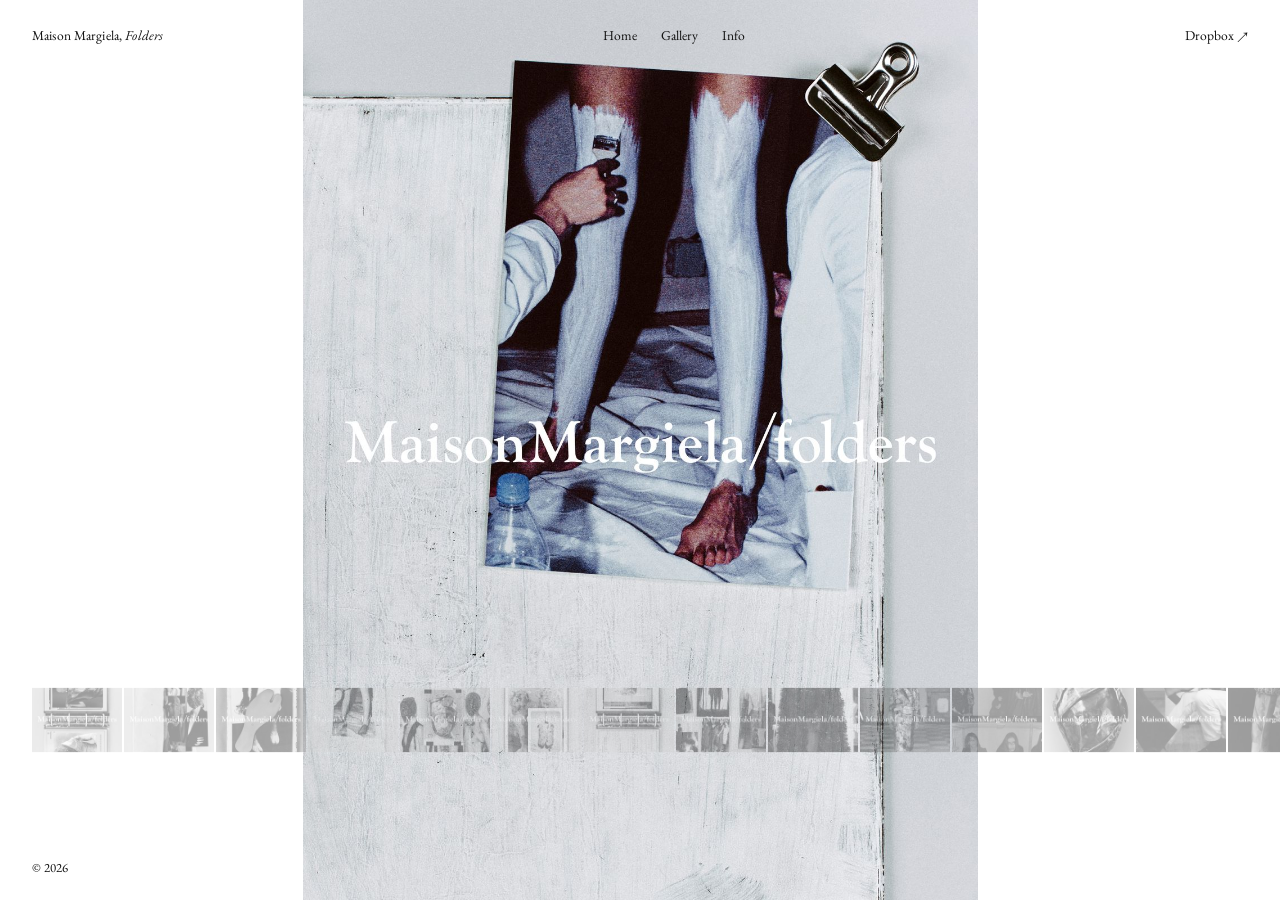
==== commit 09e8628d: "Remove "A visual archive" footer text Co-Authored-By: Claude Sonnet 4.6 <noreply@anthropic.com>" ====
--- a/index.html
+++ b/index.html
@@ -93,9 +93,6 @@
   </main>
 
   <footer>
-    <div class="footer-left">
-      <p>A visual archive of the<br><em>Maison Margiela folders.</em></p>
-    </div>
     <div class="footer-right">
       <p>&copy; 2026</p>
     </div>
